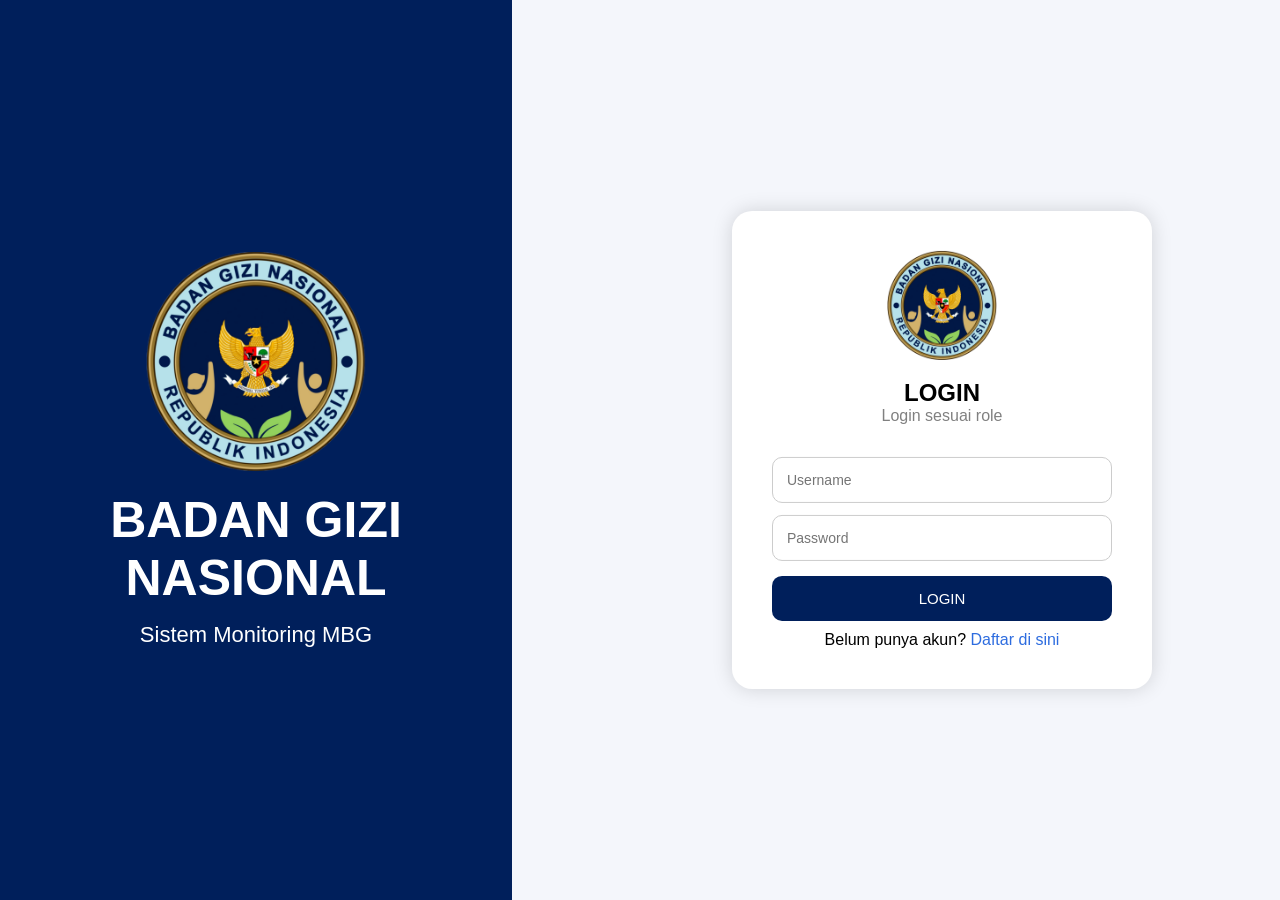
==== src/main/resources/static/admin-dashboard.html @ 64ad44fd "first commit" ====
<!DOCTYPE html>
<html lang="id">

<head>
    <meta charset="UTF-8">
    <meta name="viewport" content="width=device-width, initial-scale=1.0">
    <title>Dashboard Admin</title>
    <link rel="stylesheet" href="css/style.css">
    <style>
        .modal-overlay {
            display: none;
            position: fixed;
            top: 0; left: 0;
            width: 100%; height: 100%;
            background: rgba(0,0,0,0.5);
            z-index: 9999;
            justify-content: center;
            align-items: center;
        }
        .modal-overlay.active {
            display: flex;
        }
        .modal-box {
            background: white;
            padding: 30px;
            border-radius: 15px;
            width: 400px;
            box-shadow: 0 0 20px rgba(0,0,0,0.2);
        }
        .modal-box h3 {
            color: #001f5b;
            margin-bottom: 20px;
        }
        .modal-box input,
        .modal-box select {
            width: 100%;
            padding: 12px;
            margin-top: 10px;
            border: 1px solid #ccc;
            border-radius: 8px;
            font-size: 14px;
        }
        .modal-actions {
            display: flex;
            gap: 10px;
            margin-top: 15px;
        }
        .modal-actions button {
            flex: 1;
        }
        .btn-cancel {
            background: #ccc !important;
            color: #333 !important;
        }
        .btn-cancel:hover {
            background: #bbb !important;
        }
        .sidebar ul li.active {
            background: #3498db;
        }
    </style>
</head>

<body>

    <!-- ================= SIDEBAR ================= -->
    <div class="sidebar">
        <img src="img/logo.png" class="sidebar-logo">
        <h2>ADMIN MBG</h2>
        <ul>
            <li onclick="showPage('dashboard', this)">🏠 Dashboard</li>
            <li onclick="showPage('komoditas', this)">🌾 Komoditas</li>
            <li onclick="showPage('paket', this)">🍱 Paket Menu</li>
            <li onclick="showPage('detailmenu', this)">📋 Detail Menu</li>
            <li onclick="showPage('distribusi', this)">🚚 Distribusi</li>
            <li onclick="showPage('permintaan', this)">📦 Permintaan ke Petani</li>
            <li onclick="showPage('komentar', this)">💬 Komentar</li>
            <li onclick="showPage('user', this)">👥 User Management</li>
        </ul>
        <button class="logout-btn" onclick="logout()">🚪 Logout</button>
    </div>

    <!-- ================= CONTENT ================= -->
    <div class="content">

        <!-- ================= DASHBOARD ================= -->
        <div id="dashboard" class="page">
            <div class="topbar">
                <h1>Dashboard Admin</h1>
                <small id="welcomeAdmin"></small>
            </div>

            <div class="card-container">
                <div class="card">
                    <h3>Komoditas Tersedia</h3>
                    <p id="totalKomoditas">0</p>
                    <small>Data bahan baku aktif</small>
                </div>
                <div class="card">
                    <h3>Paket Menu Aktif</h3>
                    <p id="totalPaket">0</p>
                    <small>Menu yang tersedia</small>
                </div>
                <div class="card">
                    <h3>Distribusi Berjalan</h3>
                    <p id="totalDistribusi">0</p>
                    <small>Status pengiriman sistem</small>
                </div>
            </div>

            <div class="dashboard-section">
                <br>
                <h2>Distribusi Terbaru</h2>
                <table>
                    <thead>
                        <tr>
                            <th>Menu</th>
                            <th>Penerima</th>
                            <th>Porsi</th>
                            <th>Status</th>
                        </tr>
                    </thead>
                    <tbody id="dashboardDistribusiPreview"></tbody>
                </table>
            </div>
        </div>

        <!-- ================= KOMODITAS ================= -->
        <div id="komoditas" class="page hidden">
            <div class="topbar">
                <h1>Komoditas</h1>
            </div>

            <div class="form-box">
                <input type="text" id="namaKomoditas" placeholder="Nama Komoditas">
                <input type="number" id="stokKomoditas" placeholder="Jumlah Stok">
                <input type="text" id="satuanKomoditas" placeholder="Satuan (kg, liter, dll)">
                <button class="add-btn" onclick="tambahKomoditas()">➕ Tambah</button>
            </div>

            <div class="table-wrapper">
                <table>
                    <thead>
                        <tr>
                            <th>No</th>
                            <th>Komoditas</th>
                            <th>Stok</th>
                            <th>Satuan</th>
                            <th>Aksi</th>
                        </tr>
                    </thead>
                    <tbody id="komoditasBody"></tbody>
                </table>
            </div>
        </div>

        <!-- ================= PAKET MENU ================= -->
        <div id="paket" class="page hidden">
            <div class="topbar">
                <h1>Paket Menu</h1>
            </div>

            <div class="form-box">
                <input type="text" id="namaPaket" placeholder="Nama Paket">
                <input type="text" id="isiPaket" placeholder="Deskripsi Gizi">
                <button class="add-btn" onclick="tambahPaket()">➕ Tambah</button>
            </div>

            <div class="table-wrapper">
                <table>
                    <thead>
                        <tr>
                            <th>No</th>
                            <th>Nama Paket</th>
                            <th>Deskripsi Gizi</th>
                            <th>Aksi</th>
                        </tr>
                    </thead>
                    <tbody id="paketBody"></tbody>
                </table>
            </div>
        </div>

        <!-- ================= DETAIL MENU ================= -->
        <div id="detailmenu" class="page hidden">
            <div class="topbar">
                <h1>Detail Menu</h1>
            </div>

            <div class="form-box">
                <select id="idPaketDetail">
                    <option value="">Pilih Paket Menu</option>
                </select>
                <select id="idKomoditasDetail">
                    <option value="">Pilih Komoditas</option>
                </select>
                <input type="number" id="jumlahKebutuhan" placeholder="Kebutuhan per Porsi" step="0.01">
                <button class="add-btn" onclick="tambahDetailMenu()">➕ Tambah</button>
            </div>

            <div class="table-wrapper">
                <table>
                    <thead>
                        <tr>
                            <th>No</th>
                            <th>Paket Menu</th>
                            <th>Komoditas</th>
                            <th>Kebutuhan / Porsi</th>
                            <th>Aksi</th>
                        </tr>
                    </thead>
                    <tbody id="detailMenuBody"></tbody>
                </table>
            </div>
        </div>

        <!-- ================= DISTRIBUSI ================= -->
        <div id="distribusi" class="page hidden">
            <div class="topbar">
                <h1>Distribusi</h1>
            </div>

            <div class="form-box">
                <select id="idMenuDistribusi">
                    <option value="">Pilih Paket Menu</option>
                </select>
                <select id="idPenerimaDistribusi">
                    <option value="">Pilih Penerima</option>
                </select>
                <input type="date" id="tanggalDistribusi">
                <input type="number" id="jumlahPorsi" placeholder="Jumlah Porsi">
                <select id="statusDistribusi">
                    <option value="">Pilih Status</option>
                    <option value="Proses">Proses</option>
                    <option value="Dikirim">Dikirim</option>
                    <option value="Selesai">Selesai</option>
                </select>
                <button class="add-btn" onclick="tambahDistribusi()">➕ Tambah</button>
            </div>

            <div class="table-wrapper">
                <table>
                    <thead>
                        <tr>
                            <th>No</th>
                            <th>Menu</th>
                            <th>Penerima</th>
                            <th>Tanggal</th>
                            <th>Porsi</th>
                            <th>Status</th>
                            <th>Aksi</th>
                        </tr>
                    </thead>
                    <tbody id="distribusiBody"></tbody>
                </table>
            </div>
        </div>

        <!-- ================= PERMINTAAN KE PETANI ================= -->
        <div id="permintaan" class="page hidden">
            <div class="topbar">
                <h1>Permintaan ke Petani</h1>
            </div>

            <div class="form-box">
                <select id="idKomoditasPermintaan">
                    <option value="">Pilih Komoditas</option>
                </select>
                <input type="number" id="jumlahPermintaan" placeholder="Jumlah yang diminta">
                <button class="add-btn" onclick="tambahPermintaan()">➕ Kirim Permintaan</button>
            </div>

            <div class="table-wrapper">
                <table>
                    <thead>
                        <tr>
                            <th>No</th>
                            <th>Komoditas</th>
                            <th>Jumlah</th>
                            <th>Tanggal</th>
                            <th>Status</th>
                            <th>Aksi</th>
                        </tr>
                    </thead>
                    <tbody id="permintaanBody"></tbody>
                </table>
            </div>
        </div>

        <!-- ================= KOMENTAR ================= -->
        <div id="komentar" class="page hidden">
            <div class="topbar">
                <h1>Komentar dari Sekolah</h1>
            </div>

            <div class="table-wrapper">
                <table>
                    <thead>
                        <tr>
                            <th>No</th>
                            <th>Sekolah</th>
                            <th>Komentar</th>
                            <th>Tanggal</th>
                            <th>Aksi</th>
                        </tr>
                    </thead>
                    <tbody id="komentarBody"></tbody>
                </table>
            </div>
        </div>

        <!-- ================= USER MANAGEMENT ================= -->
    <div id="user" class="page hidden">
        <div class="topbar">
            <h1>User Management</h1>
        </div>

        <div class="form-box">
            <input type="text" id="newUsername" placeholder="Username">
            <input type="password" id="newPassword" placeholder="Password">
            <select id="newRole">
                <option value="">Pilih Role</option>
                <option value="ADMIN">Admin</option>
                <option value="PETANI">Petani</option>
                <option value="SEKOLAH">Sekolah</option>
            </select>
            <input type="text" id="newNamaInstansi" placeholder="Nama Sekolah (jika SEKOLAH)">
            <input type="text" id="newNamaPetani" placeholder="Nama Petani (jika PETANI)">
            <button class="add-btn" onclick="tambahUser()">➕ Tambah User</button>
        </div>

        <div class="form-box">
            <select id="filterRole" onchange="loadUser()">
                <option value="">Semua Role</option>
                <option value="ADMIN">Admin</option>
                <option value="PETANI">Petani</option>
                <option value="SEKOLAH">Sekolah</option>
            </select>
        </div>

        <div class="table-wrapper">
            <table>
                <thead>
                    <tr>
                        <th>No</th>
                        <th>Username</th>
                        <th>Role</th>
                        <th>Nama</th>
                        <th>Aksi</th>
                    </tr>
                </thead>
                <tbody id="userBody"></tbody>
            </table>
        </div>
    </div>

    <!-- ================= MODAL EDIT KOMODITAS ================= -->
    <div class="modal-overlay" id="modalEditKomoditas">
        <div class="modal-box">
            <h3>✏️ Edit Komoditas</h3>
            <input type="hidden" id="editKomoditasId">
            <input type="text" id="editNamaKomoditas" placeholder="Nama Komoditas">
            <input type="number" id="editStokKomoditas" placeholder="Stok">
            <input type="text" id="editSatuanKomoditas" placeholder="Satuan">
            <div class="modal-actions">
                <button class="btn-cancel" onclick="closeModal('modalEditKomoditas')">Batal</button>
                <button onclick="simpanEditKomoditas()">💾 Simpan</button>
            </div>
        </div>
    </div>

    <!-- ================= MODAL EDIT PAKET ================= -->
    <div class="modal-overlay" id="modalEditPaket">
        <div class="modal-box">
            <h3>✏️ Edit Paket Menu</h3>
            <input type="hidden" id="editPaketId">
            <input type="text" id="editNamaPaket" placeholder="Nama Paket">
            <input type="text" id="editDeskripsiPaket" placeholder="Deskripsi Gizi">
            <div class="modal-actions">
                <button class="btn-cancel" onclick="closeModal('modalEditPaket')">Batal</button>
                <button onclick="simpanEditPaket()">💾 Simpan</button>
            </div>
        </div>
    </div>

    <!-- ================= MODAL EDIT USER ================= -->
    <div class="modal-overlay" id="modalEditUser">
        <div class="modal-box">
            <h3>✏️ Edit User</h3>
            <input type="hidden" id="editUserId">
            <input type="text" id="editUsername" placeholder="Username">
            <select id="editRole">
                <option value="ADMIN">Admin</option>
                <option value="PETANI">Petani</option>
                <option value="SEKOLAH">Sekolah</option>
            </select>
            <input type="text" id="editNamaInstansi" placeholder="Nama Instansi/Sekolah">
            <input type="text" id="editNamaPetani" placeholder="Nama Petani">
            <input type="password" id="editPassword" placeholder="Password baru (kosongkan jika tidak diubah)">
            <div class="modal-actions">
                <button class="btn-cancel" onclick="closeModal('modalEditUser')">Batal</button>
                <button onclick="simpanEditUser()">💾 Simpan</button>
            </div>
        </div>
    </div>

    <!-- ================= MODAL EDIT DISTRIBUSI ================= -->
    <div class="modal-overlay" id="modalEditDistribusi">
        <div class="modal-box">
            <h3>✏️ Edit Status Distribusi</h3>
            <input type="hidden" id="editDistribusiId">
            <select id="editStatusDistribusi">
                <option value="Proses">Proses</option>
                <option value="Dikirim">Dikirim</option>
                <option value="Selesai">Selesai</option>
            </select>
            <div class="modal-actions">
                <button class="btn-cancel" onclick="closeModal('modalEditDistribusi')">Batal</button>
                <button onclick="simpanEditDistribusi()">💾 Simpan</button>
            </div>
        </div>
    </div>

    <div id="toast"></div>
    <script src="js/script.js"></script>
</body>

</html>
---- src/main/resources/static/css/style.css ----
/* =========================
   style.css
========================= */

* {
    margin: 0;
    padding: 0;
    box-sizing: border-box;
    font-family: Arial, sans-serif;
}

body {
    background: #f4f6fb;
    display: flex;
    overflow-x: hidden;
}

/* ================= LOGIN ================= */

.left-side {
    width: 40%;
    height: 100vh;
    background: #001f5b;
    color: white;

    display: flex;
    flex-direction: column;
    justify-content: center;
    align-items: center;

    text-align: center;

    padding: 20px;
}

.big-logo {
    width: 220px;
    margin-bottom: 20px;
}

.left-side h1 {
    font-size: 50px;
    margin-bottom: 15px;
}

.left-side p {
    font-size: 22px;
}

.login-container {
    width: 420px;

    background: white;

    padding: 40px;

    border-radius: 20px;

    box-shadow: 0 0 20px rgba(0, 0, 0, 0.15);

    position: absolute;

    right: 10%;
    top: 50%;

    transform: translateY(-50%);

    text-align: center;
}

.logo {
    width: 110px;
    margin-bottom: 15px;
}

.subtitle {
    color: gray;
    margin-bottom: 20px;
}

input,
select {
    width: 100%;

    padding: 14px;

    margin-top: 12px;

    border: 1px solid #ccc;

    border-radius: 10px;

    outline: none;

    font-size: 14px;
}

input:focus,
select:focus {
    border: 1px solid #001f5b;
}

/* ================= BUTTON ================= */

button {
    width: 100%;

    padding: 14px;

    margin-top: 15px;

    background: #001f5b;

    color: white;

    border: none;

    border-radius: 10px;

    cursor: pointer;

    transition: 0.3s;

    font-size: 15px;
}

button:hover {
    background: #0a317f;
}

.add-btn {
    width: auto;

    background: #3498db;

    padding: 12px 20px;
}

.add-btn:hover {
    background: #2980b9;
}

.logout-btn {
    background: #3498db;
    margin-top: 30px;
}

.logout-btn:hover {
    background: #2980b9;
}

/* ================= SIDEBAR ================= */

.sidebar {
    width: 270px;
    height: 100vh;        /* ganti dari min-height */
    background: #001f5b;
    color: white;
    position: fixed;
    padding: 20px;

    overflow-y: auto;     /* INI KUNCI SCROLL */
    overflow-x: hidden;
}

.sidebar::-webkit-scrollbar {
    width: 6px;
}

.sidebar::-webkit-scrollbar-thumb {
    background: #3498db;
    border-radius: 10px;
}

.sidebar-logo {
    width: 120px;

    display: block;

    margin: auto;

    margin-bottom: 15px;
}

.sidebar h2 {
    text-align: center;

    font-size: 22px;

    margin-bottom: 30px;
}

.sidebar ul {
    list-style: none;
}

.sidebar ul li {
    padding: 15px;

    margin-top: 10px;

    border-radius: 10px;

    cursor: pointer;

    transition: 0.3s;

    font-size: 15px;
}

.sidebar ul li:hover {
    background: #3498db;
}

.sidebar ul li.active {
    background: #3498db;
}


/* ================= CONTENT ================= */

.content {

    margin-left: 270px;

    padding: 30px;

    width: calc(100% - 270px);

    min-height: 100vh;
}

/* ================= TOPBAR ================= */

.topbar {
    display: flex;

    justify-content: space-between;

    align-items: center;

    margin-bottom: 20px;
}

.topbar h1 {
    color: #001f5b;

    font-size: 40px;
}

/* ================= CARD ================= */

.card-container {

    display: grid;

    grid-template-columns:
        repeat(auto-fit, minmax(250px, 1fr));

    gap: 20px;

    margin-top: 20px;
}

.card {

    background: white;

    padding: 25px;

    border-radius: 15px;

    box-shadow: 0 0 10px rgba(0, 0, 0, 0.1);

    border-top: 5px solid #3498db;

    width: 100%;
}

.card h3 {
    color: #001f5b;

    margin-bottom: 10px;
}

.card p {
    font-size: 32px;

    color: #3498db;

    font-weight: bold;
}

/* ================= FORM ================= */

.form-box {

    display: flex;

    gap: 10px;

    flex-wrap: wrap;

    margin-bottom: 20px;
}

.form-box input,
.form-box select {

    flex: 1;
}

/* ================= TABLE ================= */

table {
    width: 100%;

    border-collapse: collapse;

    background: white;

    border-radius: 15px;

    overflow: hidden;

    box-shadow: 0 0 10px rgba(0, 0, 0, 0.08);
}

table th {
    background: #f4f4f4;

    color: #001f5b;
}

table th,
table td {
    padding: 14px;

    border-bottom: 1px solid #ddd;

    text-align: left;
}

tr:hover {
    background: #f9f9f9;
}

/* ================= MENU CARD ================= */

.menu-card {
    background: white;

    padding: 25px;

    border-radius: 15px;

    margin-top: 20px;

    box-shadow: 0 0 10px rgba(0, 0, 0, 0.1);
}

/* ================= HIDDEN ================= */

.hidden {
    display: none;
}

/* ================= RESPONSIVE ================= */

@media screen and (max-width:768px) {

    body {
        flex-direction: column;
    }

    /* SIDEBAR */

    .sidebar {

        width: 100%;

        height: auto;

        position: relative;

        padding: 15px;
    }

    .sidebar-logo {

        width: 90px;
    }

    .sidebar h2 {

        font-size: 22px;
    }

    .sidebar ul li {

        text-align: center;
    }

    /* CONTENT */

    .content {

        width: 100%;

        margin-left: 0;

        padding: 20px;
    }

    /* TOPBAR */

    .topbar {

        flex-direction: column;

        align-items: flex-start;

        gap: 10px;
    }

    .topbar h1 {

        font-size: 28px;
    }

    /* CARD */

    .card-container {

        grid-template-columns: 1fr;
    }

    /* FORM */

    .form-box {

        flex-direction: column;
    }

    .form-box input,
    .form-box select,
    .form-box button {

        width: 100%;
    }

    .add-btn {

        width: 100%;
    }

    /* TABLE */

    table {

        display: block;

        overflow-x: auto;

        white-space: nowrap;
    }

    /* LOGIN */

    .left-side {

        display: none;
    }

    .login-container {

        position: static;

        transform: none;

        width: 92%;

        margin: 50px auto;
    }
}


/* =========================
TABLE RESPONSIVE
========================= */

.table-wrapper {
    width: 100%;
    overflow-x: auto;
}

table {
    min-width: 700px;
}

/* =========================
STATUS DISTRIBUSI
========================= */

.status-box {
    display: flex;
    align-items: center;
    gap: 10px;
}

.status-proses {
    background: orange;
    color: white;
    padding: 6px 14px;
    border-radius: 20px;
    font-size: 13px;
}

.status-kirim {
    background: #3498db;
    color: white;
    padding: 6px 14px;
    border-radius: 20px;
    font-size: 13px;
}

.status-selesai {
    background: green;
    color: white;
    padding: 6px 14px;
    border-radius: 20px;
    font-size: 13px;
}

/* =========================
SEKOLAH DASHBOARD
========================= */

.menu-card h3 {
    color: #001f5b;
    margin-bottom: 10px;
}

.menu-card p {
    color: #555;
    line-height: 1.7;
}

/* =========================
RESPONSIVE MOBILE
========================= */

@media screen and (max-width:768px) {

    .table-wrapper {
        overflow-x: auto;
    }

    table {
        min-width: 650px;
    }

    .sidebar ul {
        display: flex;
        flex-wrap: wrap;
        gap: 10px;
    }

    .sidebar ul li {
        flex: 1 1 45%;
    }

    .topbar h1 {
        font-size: 24px;
    }

    .card {
        padding: 20px;
    }

    .card p {
        font-size: 28px;
    }
}

/* ==========================
TOAST
========================== */

#toast {

    position: fixed;

    top: 20px;
    right: 20px;

    z-index: 9999;
}

.toast {

    padding: 12px 20px;

    margin-bottom: 10px;

    border-radius: 8px;

    color: white;

    font-weight: bold;

    animation: fadeIn 0.3s;
}

.toast.success {

    background-color: #27ae60;
}

.toast.error {

    background-color: #e74c3c;
}

a {
    color: #2d6cdf;
    text-decoration: none;
}

a:hover {
    text-decoration: underline;
}

.action-btn {
    display: flex;
    gap: 8px;
    justify-content: center;
    align-items: center;
}

.action-btn button {
    padding: 6px 10px;
    border: none;
    border-radius: 6px;
    cursor: pointer;
}

.edit-btn {
    background: #f0ad4e;
    color: white;
}

.delete-btn {
    background: #d9534f;
    color: white;
}

@keyframes fadeIn {

    from {

        opacity: 0;
        transform: translateY(-10px);
    }

    to {

        opacity: 1;
        transform: translateY(0);
    }
}
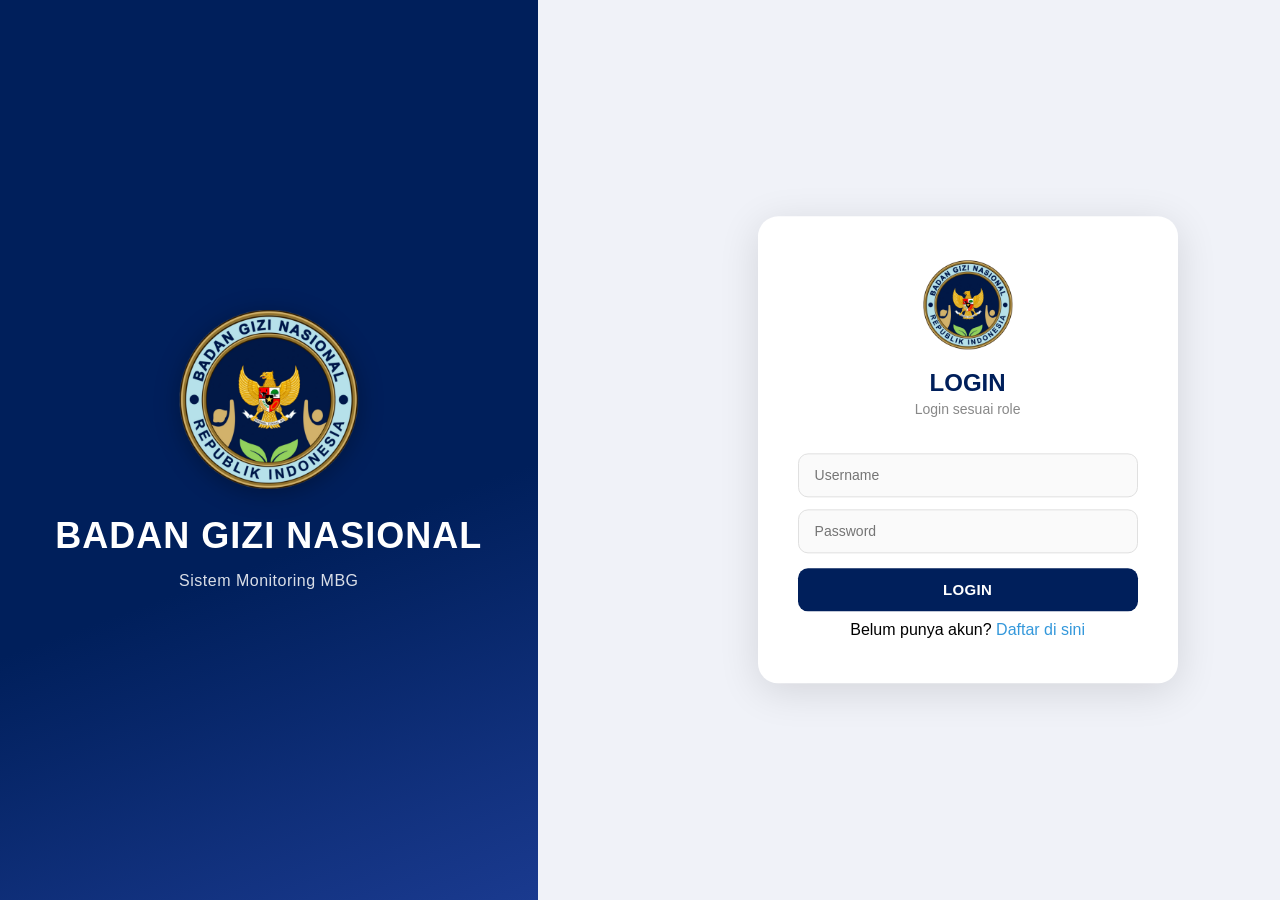
==== commit 4b6cdbb9: "perbaikan sistem MBG lokal - exception handler, distribusi, stok, UI upgrade" ====
--- a/src/main/resources/static/admin-dashboard.html
+++ b/src/main/resources/static/admin-dashboard.html
@@ -68,16 +68,16 @@
         <img src="img/logo.png" class="sidebar-logo">
         <h2>ADMIN MBG</h2>
         <ul>
-            <li onclick="showPage('dashboard', this)">🏠 Dashboard</li>
-            <li onclick="showPage('komoditas', this)">🌾 Komoditas</li>
-            <li onclick="showPage('paket', this)">🍱 Paket Menu</li>
-            <li onclick="showPage('detailmenu', this)">📋 Detail Menu</li>
-            <li onclick="showPage('distribusi', this)">🚚 Distribusi</li>
-            <li onclick="showPage('permintaan', this)">📦 Permintaan ke Petani</li>
-            <li onclick="showPage('komentar', this)">💬 Komentar</li>
-            <li onclick="showPage('user', this)">👥 User Management</li>
+            <li onclick="showPage('dashboard', this)">Dashboard</li>
+            <li onclick="showPage('komoditas', this)"> Komoditas</li>
+            <li onclick="showPage('paket', this)"> Paket Menu</li>
+            <li onclick="showPage('detailmenu', this)"> Detail Menu</li>
+            <li onclick="showPage('distribusi', this)"> Distribusi</li>
+            <li onclick="showPage('permintaan', this)"> Permintaan ke Petani</li>
+            <li onclick="showPage('komentar', this)"> Komentar</li>
+            <li onclick="showPage('user', this)"> User Management</li>
         </ul>
-        <button class="logout-btn" onclick="logout()">🚪 Logout</button>
+        <button class="logout-btn" onclick="logout()"> Logout</button>
     </div>
 
     <!-- ================= CONTENT ================= -->
@@ -135,7 +135,7 @@
                 <input type="text" id="namaKomoditas" placeholder="Nama Komoditas">
                 <input type="number" id="stokKomoditas" placeholder="Jumlah Stok">
                 <input type="text" id="satuanKomoditas" placeholder="Satuan (kg, liter, dll)">
-                <button class="add-btn" onclick="tambahKomoditas()">➕ Tambah</button>
+                <button class="add-btn" onclick="tambahKomoditas()">Tambah</button>
             </div>
 
             <div class="table-wrapper">
@@ -163,7 +163,7 @@
             <div class="form-box">
                 <input type="text" id="namaPaket" placeholder="Nama Paket">
                 <input type="text" id="isiPaket" placeholder="Deskripsi Gizi">
-                <button class="add-btn" onclick="tambahPaket()">➕ Tambah</button>
+                <button class="add-btn" onclick="tambahPaket()">Tambah</button>
             </div>
 
             <div class="table-wrapper">
@@ -195,7 +195,7 @@
                     <option value="">Pilih Komoditas</option>
                 </select>
                 <input type="number" id="jumlahKebutuhan" placeholder="Kebutuhan per Porsi" step="0.01">
-                <button class="add-btn" onclick="tambahDetailMenu()">➕ Tambah</button>
+                <button class="add-btn" onclick="tambahDetailMenu()">Tambah</button>
             </div>
 
             <div class="table-wrapper">
@@ -235,7 +235,7 @@
                     <option value="Dikirim">Dikirim</option>
                     <option value="Selesai">Selesai</option>
                 </select>
-                <button class="add-btn" onclick="tambahDistribusi()">➕ Tambah</button>
+                <button class="add-btn" onclick="tambahDistribusi()">Tambah</button>
             </div>
 
             <div class="table-wrapper">
@@ -267,7 +267,7 @@
                     <option value="">Pilih Komoditas</option>
                 </select>
                 <input type="number" id="jumlahPermintaan" placeholder="Jumlah yang diminta">
-                <button class="add-btn" onclick="tambahPermintaan()">➕ Kirim Permintaan</button>
+                <button class="add-btn" onclick="tambahPermintaan()">Kirim Permintaan</button>
             </div>
 
             <div class="table-wrapper">
@@ -324,9 +324,13 @@
                 <option value="PETANI">Petani</option>
                 <option value="SEKOLAH">Sekolah</option>
             </select>
-            <input type="text" id="newNamaInstansi" placeholder="Nama Sekolah (jika SEKOLAH)">
+            <input
+                type="text"
+                id="newNamaInstansi"
+                placeholder="Nama Sekolah (jika SEKOLAH)"
+            >
             <input type="text" id="newNamaPetani" placeholder="Nama Petani (jika PETANI)">
-            <button class="add-btn" onclick="tambahUser()">➕ Tambah User</button>
+            <button class="add-btn" onclick="tambahUser()"> Tambah User</button>
         </div>
 
         <div class="form-box">
@@ -357,14 +361,14 @@
     <!-- ================= MODAL EDIT KOMODITAS ================= -->
     <div class="modal-overlay" id="modalEditKomoditas">
         <div class="modal-box">
-            <h3>✏️ Edit Komoditas</h3>
+            <h3>Edit Komoditas</h3>
             <input type="hidden" id="editKomoditasId">
             <input type="text" id="editNamaKomoditas" placeholder="Nama Komoditas">
             <input type="number" id="editStokKomoditas" placeholder="Stok">
             <input type="text" id="editSatuanKomoditas" placeholder="Satuan">
             <div class="modal-actions">
                 <button class="btn-cancel" onclick="closeModal('modalEditKomoditas')">Batal</button>
-                <button onclick="simpanEditKomoditas()">💾 Simpan</button>
+                <button onclick="simpanEditKomoditas()"> Simpan</button>
             </div>
         </div>
     </div>
@@ -372,13 +376,13 @@
     <!-- ================= MODAL EDIT PAKET ================= -->
     <div class="modal-overlay" id="modalEditPaket">
         <div class="modal-box">
-            <h3>✏️ Edit Paket Menu</h3>
+            <h3>Edit Paket Menu</h3>
             <input type="hidden" id="editPaketId">
             <input type="text" id="editNamaPaket" placeholder="Nama Paket">
             <input type="text" id="editDeskripsiPaket" placeholder="Deskripsi Gizi">
             <div class="modal-actions">
                 <button class="btn-cancel" onclick="closeModal('modalEditPaket')">Batal</button>
-                <button onclick="simpanEditPaket()">💾 Simpan</button>
+                <button onclick="simpanEditPaket()">Simpan</button>
             </div>
         </div>
     </div>
@@ -386,7 +390,7 @@
     <!-- ================= MODAL EDIT USER ================= -->
     <div class="modal-overlay" id="modalEditUser">
         <div class="modal-box">
-            <h3>✏️ Edit User</h3>
+            <h3>Edit User</h3>
             <input type="hidden" id="editUserId">
             <input type="text" id="editUsername" placeholder="Username">
             <select id="editRole">
@@ -399,24 +403,37 @@
             <input type="password" id="editPassword" placeholder="Password baru (kosongkan jika tidak diubah)">
             <div class="modal-actions">
                 <button class="btn-cancel" onclick="closeModal('modalEditUser')">Batal</button>
-                <button onclick="simpanEditUser()">💾 Simpan</button>
+                <button onclick="simpanEditUser()">Simpan</button>
             </div>
         </div>
     </div>
 
     <!-- ================= MODAL EDIT DISTRIBUSI ================= -->
-    <div class="modal-overlay" id="modalEditDistribusi">
+    <!-- MODAL EDIT DETAIL MENU -->
+    <div class="modal-overlay" id="modalEditDetailMenu">
         <div class="modal-box">
-            <h3>✏️ Edit Status Distribusi</h3>
-            <input type="hidden" id="editDistribusiId">
-            <select id="editStatusDistribusi">
-                <option value="Proses">Proses</option>
-                <option value="Dikirim">Dikirim</option>
-                <option value="Selesai">Selesai</option>
-            </select>
+            <h3>Edit Detail Menu</h3>
+
+            <input type="hidden" id="editDetailId">
+
+            <select id="editPaketDetail"></select>
+
+            <select id="editKomoditasDetail"></select>
+
+            <input type="number"
+                id="editJumlahDetail"
+                placeholder="Kebutuhan per Porsi"
+                step="0.01">
+
             <div class="modal-actions">
-                <button class="btn-cancel" onclick="closeModal('modalEditDistribusi')">Batal</button>
-                <button onclick="simpanEditDistribusi()">💾 Simpan</button>
+                <button class="btn-cancel"
+                        onclick="closeModal('modalEditDetailMenu')">
+                    Batal
+                </button>
+
+                <button onclick="simpanEditDetailMenu()">
+                    Simpan
+                </button>
             </div>
         </div>
     </div>
--- a/src/main/resources/static/css/style.css
+++ b/src/main/resources/static/css/style.css
@@ -1,16 +1,18 @@
 /* =========================
-   style.css
+   style.css — MBG Lokal
 ========================= */
+
+@import url('https://fonts.googleapis.com/css2?family=Inter:wght@400;500;600;700&display=swap');
 
 * {
     margin: 0;
     padding: 0;
     box-sizing: border-box;
-    font-family: Arial, sans-serif;
+    font-family: 'Inter', Arial, sans-serif;
 }
 
 body {
-    background: #f4f6fb;
+    background: #f0f2f8;
     display: flex;
     overflow-x: hidden;
 }
@@ -18,122 +20,122 @@
 /* ================= LOGIN ================= */
 
 .left-side {
-    width: 40%;
+    width: 42%;
     height: 100vh;
-    background: #001f5b;
+    background: linear-gradient(160deg, #001f5b 60%, #1a3a8f);
     color: white;
-
     display: flex;
     flex-direction: column;
     justify-content: center;
     align-items: center;
-
     text-align: center;
-
-    padding: 20px;
+    padding: 40px;
 }
 
 .big-logo {
-    width: 220px;
-    margin-bottom: 20px;
+    width: 180px;
+    margin-bottom: 24px;
+    filter: drop-shadow(0 4px 12px rgba(0,0,0,0.3));
 }
 
 .left-side h1 {
-    font-size: 50px;
-    margin-bottom: 15px;
+    font-size: 36px;
+    font-weight: 700;
+    margin-bottom: 12px;
+    line-height: 1.3;
+    letter-spacing: 1px;
 }
 
 .left-side p {
-    font-size: 22px;
+    font-size: 16px;
+    opacity: 0.85;
+    letter-spacing: 0.5px;
 }
 
 .login-container {
     width: 420px;
-
-    background: white;
-
-    padding: 40px;
-
+    background: white;
+    padding: 44px 40px;
     border-radius: 20px;
-
-    box-shadow: 0 0 20px rgba(0, 0, 0, 0.15);
-
+    box-shadow: 0 8px 40px rgba(0, 0, 0, 0.12);
     position: absolute;
-
-    right: 10%;
+    right: 8%;
     top: 50%;
-
     transform: translateY(-50%);
-
     text-align: center;
 }
 
 .logo {
-    width: 110px;
-    margin-bottom: 15px;
+    width: 90px;
+    margin-bottom: 16px;
+}
+
+.login-container h2 {
+    color: #001f5b;
+    font-size: 24px;
+    font-weight: 700;
+    margin-bottom: 4px;
 }
 
 .subtitle {
-    color: gray;
-    margin-bottom: 20px;
+    color: #888;
+    font-size: 14px;
+    margin-bottom: 24px;
 }
 
 input,
 select {
     width: 100%;
-
-    padding: 14px;
-
+    padding: 13px 16px;
     margin-top: 12px;
-
-    border: 1px solid #ccc;
-
+    border: 1.5px solid #e0e0e0;
     border-radius: 10px;
-
     outline: none;
-
-    font-size: 14px;
+    font-size: 14px;
+    color: #333;
+    background: #fafafa;
+    transition: 0.2s;
 }
 
 input:focus,
 select:focus {
-    border: 1px solid #001f5b;
+    border-color: #3498db;
+    background: white;
+    box-shadow: 0 0 0 3px rgba(52, 152, 219, 0.12);
 }
 
 /* ================= BUTTON ================= */
 
 button {
     width: 100%;
-
-    padding: 14px;
-
+    padding: 13px;
     margin-top: 15px;
-
     background: #001f5b;
-
     color: white;
-
     border: none;
-
     border-radius: 10px;
-
     cursor: pointer;
-
-    transition: 0.3s;
-
+    transition: 0.2s;
     font-size: 15px;
+    font-weight: 600;
+    letter-spacing: 0.3px;
 }
 
 button:hover {
     background: #0a317f;
+    transform: translateY(-1px);
+    box-shadow: 0 4px 12px rgba(0,31,91,0.2);
+}
+
+button:active {
+    transform: translateY(0);
 }
 
 .add-btn {
     width: auto;
-
     background: #3498db;
-
-    padding: 12px 20px;
+    padding: 11px 20px;
+    font-size: 14px;
 }
 
 .add-btn:hover {
@@ -141,53 +143,55 @@
 }
 
 .logout-btn {
-    background: #3498db;
+    background: rgba(255,255,255,0.15);
     margin-top: 30px;
+    border: 1px solid rgba(255,255,255,0.3);
+    backdrop-filter: blur(4px);
 }
 
 .logout-btn:hover {
-    background: #2980b9;
+    background: rgba(255,255,255,0.25);
+    transform: translateY(-1px);
 }
 
 /* ================= SIDEBAR ================= */
 
 .sidebar {
-    width: 270px;
-    height: 100vh;        /* ganti dari min-height */
-    background: #001f5b;
+    width: 260px;
+    height: 100vh;
+    background: linear-gradient(180deg, #001f5b 0%, #00297a 100%);
     color: white;
     position: fixed;
-    padding: 20px;
-
-    overflow-y: auto;     /* INI KUNCI SCROLL */
+    padding: 24px 16px;
+    overflow-y: auto;
     overflow-x: hidden;
+    box-shadow: 4px 0 20px rgba(0,0,0,0.15);
 }
 
 .sidebar::-webkit-scrollbar {
-    width: 6px;
+    width: 4px;
 }
 
 .sidebar::-webkit-scrollbar-thumb {
-    background: #3498db;
+    background: rgba(255,255,255,0.2);
     border-radius: 10px;
 }
 
 .sidebar-logo {
-    width: 120px;
-
+    width: 100px;
     display: block;
-
-    margin: auto;
-
-    margin-bottom: 15px;
+    margin: 0 auto 12px;
 }
 
 .sidebar h2 {
     text-align: center;
-
-    font-size: 22px;
-
-    margin-bottom: 30px;
+    font-size: 16px;
+    font-weight: 700;
+    margin-bottom: 28px;
+    letter-spacing: 1px;
+    opacity: 0.95;
+    padding-bottom: 16px;
+    border-bottom: 1px solid rgba(255,255,255,0.1);
 }
 
 .sidebar ul {
@@ -195,38 +199,37 @@
 }
 
 .sidebar ul li {
-    padding: 15px;
-
-    margin-top: 10px;
-
+    padding: 12px 16px;
+    margin-top: 4px;
     border-radius: 10px;
-
     cursor: pointer;
-
-    transition: 0.3s;
-
-    font-size: 15px;
+    transition: 0.2s;
+    font-size: 14px;
+    font-weight: 500;
+    opacity: 0.85;
+    display: flex;
+    align-items: center;
+    gap: 8px;
 }
 
 .sidebar ul li:hover {
-    background: #3498db;
+    background: rgba(52, 152, 219, 0.3);
+    opacity: 1;
+    transform: translateX(3px);
 }
 
 .sidebar ul li.active {
     background: #3498db;
-}
-
+    opacity: 1;
+    box-shadow: 0 4px 12px rgba(52,152,219,0.4);
+}
 
 /* ================= CONTENT ================= */
 
 .content {
-
-    margin-left: 270px;
-
-    padding: 30px;
-
-    width: calc(100% - 270px);
-
+    margin-left: 260px;
+    padding: 32px;
+    width: calc(100% - 260px);
     min-height: 100vh;
 }
 
@@ -234,438 +237,459 @@
 
 .topbar {
     display: flex;
-
     justify-content: space-between;
-
     align-items: center;
-
-    margin-bottom: 20px;
+    margin-bottom: 24px;
 }
 
 .topbar h1 {
     color: #001f5b;
-
-    font-size: 40px;
+    font-size: 32px;
+    font-weight: 700;
+}
+
+.topbar small {
+    color: #666;
+    font-size: 14px;
+    background: white;
+    padding: 8px 16px;
+    border-radius: 20px;
+    box-shadow: 0 2px 8px rgba(0,0,0,0.08);
 }
 
 /* ================= CARD ================= */
 
 .card-container {
-
     display: grid;
-
-    grid-template-columns:
-        repeat(auto-fit, minmax(250px, 1fr));
-
+    grid-template-columns: repeat(auto-fit, minmax(220px, 1fr));
     gap: 20px;
-
     margin-top: 20px;
 }
 
 .card {
-
-    background: white;
-
-    padding: 25px;
-
-    border-radius: 15px;
-
-    box-shadow: 0 0 10px rgba(0, 0, 0, 0.1);
-
-    border-top: 5px solid #3498db;
-
-    width: 100%;
+    background: white;
+    padding: 24px;
+    border-radius: 16px;
+    box-shadow: 0 2px 12px rgba(0,0,0,0.07);
+    border-left: 5px solid #3498db;
+    transition: 0.2s;
+    position: relative;
+    overflow: hidden;
+}
+
+.card::before {
+    content: '';
+    position: absolute;
+    top: -20px;
+    right: -20px;
+    width: 80px;
+    height: 80px;
+    background: rgba(52,152,219,0.06);
+    border-radius: 50%;
+}
+
+.card:hover {
+    transform: translateY(-3px);
+    box-shadow: 0 6px 20px rgba(0,0,0,0.1);
 }
 
 .card h3 {
+    color: #555;
+    font-size: 13px;
+    font-weight: 600;
+    margin-bottom: 10px;
+    text-transform: uppercase;
+    letter-spacing: 0.5px;
+}
+
+.card p {
+    font-size: 36px;
     color: #001f5b;
-
-    margin-bottom: 10px;
-}
-
-.card p {
-    font-size: 32px;
-
-    color: #3498db;
-
-    font-weight: bold;
+    font-weight: 700;
+    line-height: 1;
+    margin-bottom: 6px;
+}
+
+.card small {
+    color: #999;
+    font-size: 12px;
 }
 
 /* ================= FORM ================= */
 
 .form-box {
-
-    display: flex;
-
+    display: flex;
     gap: 10px;
-
     flex-wrap: wrap;
-
     margin-bottom: 20px;
+    background: white;
+    padding: 16px;
+    border-radius: 12px;
+    box-shadow: 0 2px 8px rgba(0,0,0,0.06);
+    align-items: center;
 }
 
 .form-box input,
 .form-box select {
-
     flex: 1;
+    margin-top: 0;
+    min-width: 140px;
 }
 
 /* ================= TABLE ================= */
-
-table {
-    width: 100%;
-
-    border-collapse: collapse;
-
-    background: white;
-
-    border-radius: 15px;
-
-    overflow: hidden;
-
-    box-shadow: 0 0 10px rgba(0, 0, 0, 0.08);
-}
-
-table th {
-    background: #f4f4f4;
-
-    color: #001f5b;
-}
-
-table th,
-table td {
-    padding: 14px;
-
-    border-bottom: 1px solid #ddd;
-
-    text-align: left;
-}
-
-tr:hover {
-    background: #f9f9f9;
-}
-
-/* ================= MENU CARD ================= */
-
-.menu-card {
-    background: white;
-
-    padding: 25px;
-
-    border-radius: 15px;
-
-    margin-top: 20px;
-
-    box-shadow: 0 0 10px rgba(0, 0, 0, 0.1);
-}
-
-/* ================= HIDDEN ================= */
-
-.hidden {
-    display: none;
-}
-
-/* ================= RESPONSIVE ================= */
-
-@media screen and (max-width:768px) {
-
-    body {
-        flex-direction: column;
-    }
-
-    /* SIDEBAR */
-
-    .sidebar {
-
-        width: 100%;
-
-        height: auto;
-
-        position: relative;
-
-        padding: 15px;
-    }
-
-    .sidebar-logo {
-
-        width: 90px;
-    }
-
-    .sidebar h2 {
-
-        font-size: 22px;
-    }
-
-    .sidebar ul li {
-
-        text-align: center;
-    }
-
-    /* CONTENT */
-
-    .content {
-
-        width: 100%;
-
-        margin-left: 0;
-
-        padding: 20px;
-    }
-
-    /* TOPBAR */
-
-    .topbar {
-
-        flex-direction: column;
-
-        align-items: flex-start;
-
-        gap: 10px;
-    }
-
-    .topbar h1 {
-
-        font-size: 28px;
-    }
-
-    /* CARD */
-
-    .card-container {
-
-        grid-template-columns: 1fr;
-    }
-
-    /* FORM */
-
-    .form-box {
-
-        flex-direction: column;
-    }
-
-    .form-box input,
-    .form-box select,
-    .form-box button {
-
-        width: 100%;
-    }
-
-    .add-btn {
-
-        width: 100%;
-    }
-
-    /* TABLE */
-
-    table {
-
-        display: block;
-
-        overflow-x: auto;
-
-        white-space: nowrap;
-    }
-
-    /* LOGIN */
-
-    .left-side {
-
-        display: none;
-    }
-
-    .login-container {
-
-        position: static;
-
-        transform: none;
-
-        width: 92%;
-
-        margin: 50px auto;
-    }
-}
-
-
-/* =========================
-TABLE RESPONSIVE
-========================= */
 
 .table-wrapper {
     width: 100%;
     overflow-x: auto;
+    border-radius: 16px;
+    box-shadow: 0 2px 12px rgba(0,0,0,0.07);
 }
 
 table {
+    width: 100%;
     min-width: 700px;
-}
-
-/* =========================
-STATUS DISTRIBUSI
-========================= */
-
-.status-box {
-    display: flex;
-    align-items: center;
-    gap: 10px;
-}
-
-.status-proses {
-    background: orange;
-    color: white;
-    padding: 6px 14px;
+    border-collapse: collapse;
+    background: white;
+}
+
+table thead {
+    background: #f8faff;
+}
+
+table th {
+    color: #001f5b;
+    font-size: 13px;
+    font-weight: 700;
+    text-transform: uppercase;
+    letter-spacing: 0.5px;
+    padding: 14px 16px;
+    border-bottom: 2px solid #e8eef8;
+}
+
+table td {
+    padding: 14px 16px;
+    border-bottom: 1px solid #f0f0f0;
+    font-size: 14px;
+    color: #444;
+}
+
+table tbody tr:last-child td {
+    border-bottom: none;
+}
+
+table tbody tr:hover {
+    background: #f8faff;
+}
+
+/* ================= STATUS BADGE ================= */
+
+.badge {
+    display: inline-block;
+    padding: 5px 14px;
     border-radius: 20px;
-    font-size: 13px;
-}
-
-.status-kirim {
-    background: #3498db;
-    color: white;
-    padding: 6px 14px;
-    border-radius: 20px;
-    font-size: 13px;
-}
-
-.status-selesai {
-    background: green;
-    color: white;
-    padding: 6px 14px;
-    border-radius: 20px;
-    font-size: 13px;
-}
-
-/* =========================
-SEKOLAH DASHBOARD
-========================= */
+    font-size: 12px;
+    font-weight: 600;
+    letter-spacing: 0.3px;
+}
+
+.badge-proses {
+    background: #fff3e0;
+    color: #e65100;
+    border: 1px solid #ffcc80;
+}
+
+.badge-dikirim {
+    background: #e3f2fd;
+    color: #1565c0;
+    border: 1px solid #90caf9;
+}
+
+.badge-selesai {
+    background: #e8f5e9;
+    color: #2e7d32;
+    border: 1px solid #a5d6a7;
+}
+
+.badge-menunggu {
+    background: #fff3e0;
+    color: #e65100;
+    border: 1px solid #ffcc80;
+}
+
+.badge-disetujui {
+    background: #e8f5e9;
+    color: #2e7d32;
+    border: 1px solid #a5d6a7;
+}
+
+.badge-ditolak {
+    background: #ffebee;
+    color: #c62828;
+    border: 1px solid #ef9a9a;
+}
+
+/* ================= MENU CARD ================= */
+
+.menu-card {
+    background: white;
+    padding: 24px;
+    border-radius: 16px;
+    margin-top: 20px;
+    box-shadow: 0 2px 12px rgba(0,0,0,0.07);
+}
 
 .menu-card h3 {
     color: #001f5b;
     margin-bottom: 10px;
+    font-size: 16px;
 }
 
 .menu-card p {
     color: #555;
     line-height: 1.7;
-}
-
-/* =========================
-RESPONSIVE MOBILE
-========================= */
-
-@media screen and (max-width:768px) {
-
-    .table-wrapper {
-        overflow-x: auto;
-    }
-
-    table {
-        min-width: 650px;
+    font-size: 14px;
+}
+
+/* ================= ACTION BUTTONS ================= */
+
+.action-btn {
+    display: flex;
+    gap: 8px;
+    align-items: center;
+}
+
+.action-btn button {
+    padding: 7px 14px;
+    border: none;
+    border-radius: 8px;
+    cursor: pointer;
+    font-size: 13px;
+    font-weight: 600;
+    width: auto;
+    margin-top: 0;
+    letter-spacing: 0.2px;
+}
+
+.edit-btn {
+    background: #fff3e0;
+    color: #e65100;
+    border: 1px solid #ffcc80 !important;
+}
+
+.edit-btn:hover {
+    background: #ffe0b2;
+    transform: translateY(-1px);
+    box-shadow: 0 2px 8px rgba(230,81,0,0.2);
+}
+
+.delete-btn {
+    background: #ffebee;
+    color: #c62828;
+    border: 1px solid #ef9a9a !important;
+}
+
+.delete-btn:hover {
+    background: #ffcdd2;
+    transform: translateY(-1px);
+    box-shadow: 0 2px 8px rgba(198,40,40,0.2);
+}
+
+/* ================= HIDDEN ================= */
+
+.hidden {
+    display: none;
+}
+
+/* ================= TOAST ================= */
+
+#toast {
+    position: fixed;
+    top: 24px;
+    right: 24px;
+    z-index: 9999;
+}
+
+.toast {
+    padding: 14px 20px;
+    margin-bottom: 10px;
+    border-radius: 12px;
+    color: white;
+    font-weight: 600;
+    font-size: 14px;
+    animation: slideIn 0.3s ease;
+    box-shadow: 0 4px 16px rgba(0,0,0,0.15);
+    min-width: 260px;
+}
+
+.toast.success {
+    background: linear-gradient(135deg, #27ae60, #2ecc71);
+}
+
+.toast.error {
+    background: linear-gradient(135deg, #c0392b, #e74c3c);
+}
+
+@keyframes slideIn {
+    from {
+        opacity: 0;
+        transform: translateX(30px);
+    }
+    to {
+        opacity: 1;
+        transform: translateX(0);
+    }
+}
+
+/* ================= MODAL ================= */
+
+.modal-overlay {
+    display: none;
+    position: fixed;
+    top: 0; left: 0;
+    width: 100%; height: 100%;
+    background: rgba(0,0,0,0.45);
+    backdrop-filter: blur(3px);
+    z-index: 9999;
+    justify-content: center;
+    align-items: center;
+}
+
+.modal-overlay.active {
+    display: flex;
+}
+
+.modal-box {
+    background: white;
+    padding: 32px;
+    border-radius: 20px;
+    width: 420px;
+    box-shadow: 0 20px 60px rgba(0,0,0,0.2);
+}
+
+.modal-box h3 {
+    color: #001f5b;
+    margin-bottom: 20px;
+    font-size: 18px;
+}
+
+.modal-box input,
+.modal-box select {
+    width: 100%;
+    padding: 12px 16px;
+    margin-top: 10px;
+    border: 1.5px solid #e0e0e0;
+    border-radius: 10px;
+    font-size: 14px;
+}
+
+.modal-actions {
+    display: flex;
+    gap: 10px;
+    margin-top: 20px;
+}
+
+.modal-actions button {
+    flex: 1;
+    margin-top: 0;
+}
+
+.btn-cancel {
+    background: #f5f5f5 !important;
+    color: #555 !important;
+    border: 1px solid #ddd !important;
+}
+
+.btn-cancel:hover {
+    background: #eeeeee !important;
+    box-shadow: none !important;
+}
+
+/* ================= LINK ================= */
+
+a {
+    color: #3498db;
+    text-decoration: none;
+    font-weight: 500;
+}
+
+a:hover {
+    text-decoration: underline;
+}
+
+/* ================= DASHBOARD SECTION ================= */
+
+.dashboard-section {
+    margin-top: 28px;
+    background: white;
+    padding: 24px;
+    border-radius: 16px;
+    box-shadow: 0 2px 12px rgba(0,0,0,0.07);
+}
+
+.dashboard-section h2 {
+    color: #001f5b;
+    font-size: 18px;
+    margin-bottom: 16px;
+    padding-bottom: 12px;
+    border-bottom: 2px solid #f0f0f0;
+}
+
+/* ================= RESPONSIVE ================= */
+
+@media screen and (max-width: 768px) {
+    body { flex-direction: column; }
+
+    .sidebar {
+        width: 100%;
+        height: auto;
+        position: relative;
+        padding: 16px;
     }
 
     .sidebar ul {
         display: flex;
         flex-wrap: wrap;
-        gap: 10px;
+        gap: 8px;
     }
 
     .sidebar ul li {
         flex: 1 1 45%;
-    }
-
-    .topbar h1 {
-        font-size: 24px;
-    }
-
-    .card {
+        text-align: center;
+        justify-content: center;
+    }
+
+    .content {
+        width: 100%;
+        margin-left: 0;
         padding: 20px;
     }
 
-    .card p {
-        font-size: 28px;
-    }
-}
-
-/* ==========================
-TOAST
-========================== */
-
-#toast {
-
-    position: fixed;
-
-    top: 20px;
-    right: 20px;
-
-    z-index: 9999;
-}
-
-.toast {
-
-    padding: 12px 20px;
-
-    margin-bottom: 10px;
-
-    border-radius: 8px;
-
-    color: white;
-
-    font-weight: bold;
-
-    animation: fadeIn 0.3s;
-}
-
-.toast.success {
-
-    background-color: #27ae60;
-}
-
-.toast.error {
-
-    background-color: #e74c3c;
-}
-
-a {
-    color: #2d6cdf;
-    text-decoration: none;
-}
-
-a:hover {
-    text-decoration: underline;
-}
-
-.action-btn {
-    display: flex;
-    gap: 8px;
-    justify-content: center;
-    align-items: center;
-}
-
-.action-btn button {
-    padding: 6px 10px;
-    border: none;
-    border-radius: 6px;
-    cursor: pointer;
-}
-
-.edit-btn {
-    background: #f0ad4e;
-    color: white;
-}
-
-.delete-btn {
-    background: #d9534f;
-    color: white;
-}
-
-@keyframes fadeIn {
-
-    from {
-
-        opacity: 0;
-        transform: translateY(-10px);
-    }
-
-    to {
-
-        opacity: 1;
-        transform: translateY(0);
+    .topbar {
+        flex-direction: column;
+        align-items: flex-start;
+        gap: 10px;
+    }
+
+    .topbar h1 { font-size: 26px; }
+
+    .card-container { grid-template-columns: 1fr; }
+
+    .form-box { flex-direction: column; }
+
+    .form-box input,
+    .form-box select,
+    .form-box button { width: 100%; }
+
+    .add-btn { width: 100%; }
+
+    table { display: block; overflow-x: auto; white-space: nowrap; }
+
+    .left-side { display: none; }
+
+    .login-container {
+        position: static;
+        transform: none;
+        width: 92%;
+        margin: 50px auto;
     }
 }
